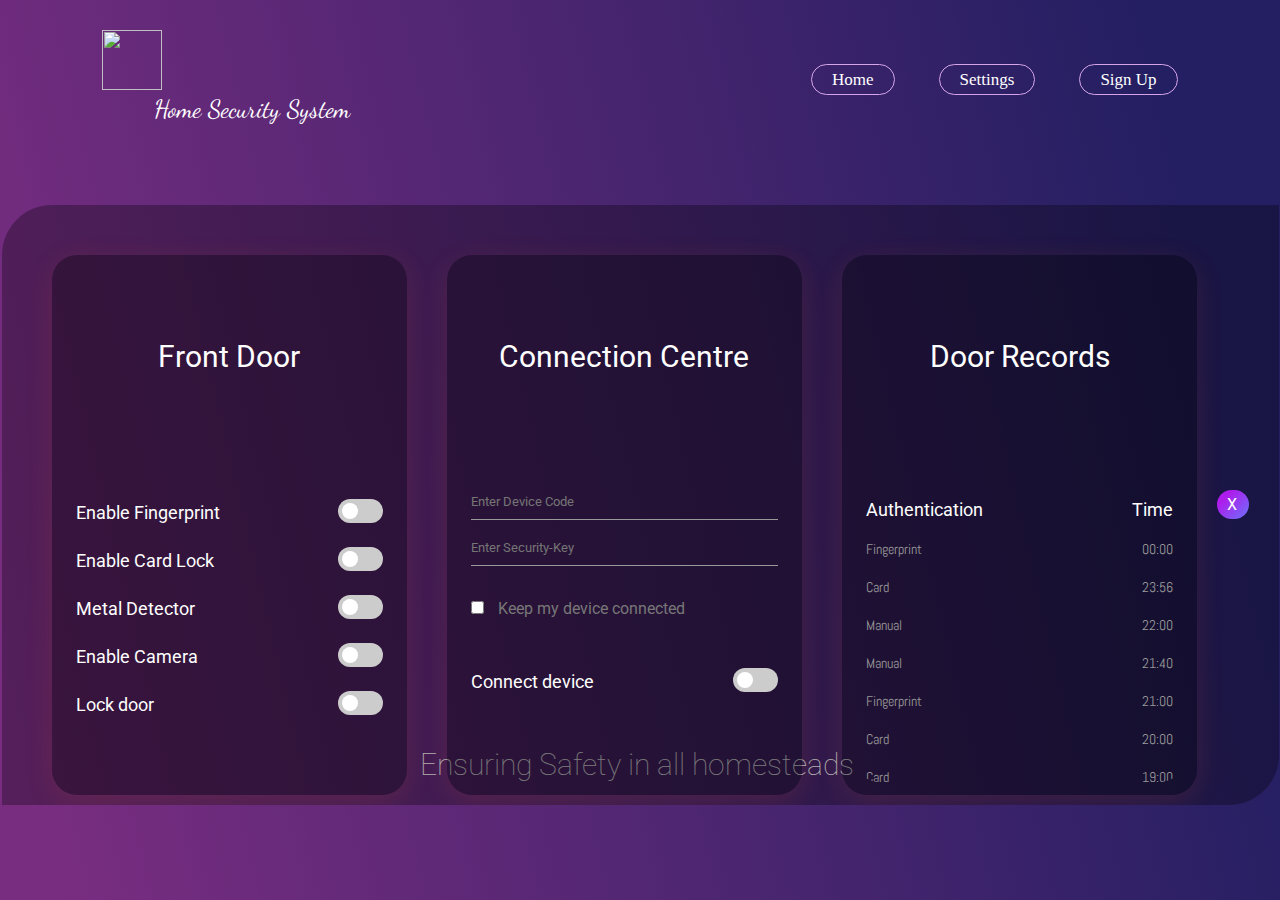
==== settings.html @ 1ec29a07 "Add files via upload" ====
<!DOCTYPE html>
<html>
<head>
	<meta charset="utf-8">
	<title>HOME SECURITY SYSTEM</title>
	<link rel="stylesheet" type="text/css" href="style.css">

</head>
<body>

<section class="sec1" >



<nav id="navbar">
       <div class="logo">
		<img width="60px" height="60px" src="images/robot-2192617__480.webp">
		<p class="logo2"> Home Security System </p>
	   </div>

            <ul>
                <li><a href="index.html">Home</a></li>
                <li><a href="settings.html" class='loginbtn'  onclick="document.getElementById('Settings').style.display='block'"  style="width:auto;">Settings</a></li>
                <li><a href="sign.html" class='loginbtn' onclick="document.getElementById('login-form').style.display='block'"  onclick="hidesetting()" style="width:auto;">Sign Up</a></li>
                
        </nav>

<div class="Home">

<div class="box">
	<img width="800px" height="400px" src="images/col6.jpeg" class="img">
</div>
	<p class="p">Ensuring Safety in all homesteads</p>
</div>


        
        <div id='Settings'class='settings'>
            <div class="settings-box">
               
                <div class="set1">
                	<div class="head">
                		Front Door
                	</div>
                	<div class="controls">

                		<div class="con1">
                			<div class="fing">
                				Enable Fingerprint
                			</div>
                			<div>
                				<label class="switch">
                                   <input type="checkbox">
                                   <span class="slider"></span>
                                 </label>
                			</div>
                		</div>

                		<div class="con1">
                			<div class="fing">
                				Enable Card Lock
                			</div>
                			<div>
                				<label class="switch">
                                   <input type="checkbox">
                                   <span class="slider"></span>
                                 </label>
                			</div>
                		</div>

                		<div class="con1">
                			<div class="fing">
                				Metal Detector
                			</div>
                			<div>
                				<label class="switch">
                                   <input type="checkbox">
                                   <span class="slider"></span>
                                 </label>
                			</div>
                		</div>

                		<div class="con1">
                			<div class="fing">
                				Enable Camera
                			</div>
                			<div>
                				<label class="switch">
                                   <input type="checkbox">
                                   <span class="slider"></span>
                                 </label>
                			</div>
                		</div>

                		<div class="con1">
                			<div class="fing">
                				Lock door
                			</div>
                			<div>
                				<label class="switch">
                                   <input type="checkbox">
                                   <span class="slider"></span>
                                 </label>
                			</div>
                		</div>


                		</div>
                			
                </div>
                		
                <div class="set2">
                	<div class="head">
                		Connection Centre
                	</div>
                	<div class="controls">
                		<form>
                			<input type="text" name="Code" class="input-field" placeholder="Enter Device Code">
                			<input type="number" name="Security-Key" class="input-field" placeholder="Enter Security-Key">
                			<input type="checkbox" name="Verify" class="check-box"> Keep my device connected


                		</form>

                		<div class="con1">
                			<div class="fing">
                				Connect device
                			</div>
                			<div>
                				<label class="switch">
                                   <input type="checkbox">
                                   <span class="slider"></span>
                                 </label>
                			</div>
                		</div>


                		</div>
                </div>

                 <div class="set3">
                	<div class="head">
                		Door Records
                	</div>
                	<div class="controls1">

                		<div class="con1">
                			<div class="record">
                			Authentication
                		</div>
                		<div class="time">
                			Time
                		</div>
                		</div>

                		<div class="con1">
                			<div class="record1">
                			Fingerprint
                		</div>
                		<div class="time1">
                			00:00
                		</div>
                		</div>

                		<div class="con1">
                			<div class="record1">
                			Card
                		</div>
                		<div class="time1">
                			23:56
                		</div>
                		</div>


                		<div class="con1">
                			<div class="record1">
                			Manual
                		</div>
                		<div class="time1">
                			22:00
                		</div>
                		</div>


                		<div class="con1">
                			<div class="record1">
                			Manual
                		</div>
                		<div class="time1">
                			21:40
                		</div>
                		</div>

                		<div class="con1">
                			<div class="record1">
                			Fingerprint
                		</div>
                		<div class="time1">
                			21:00
                		</div>
                		</div>

                		<div class="con1">
                			<div class="record1">
                			Card
                		</div>
                		<div class="time1">
                			20:00
                		</div>
                		</div>

                		<div class="con1">
                			<div class="record1">
                			Card
                		</div>
                		<div class="time1">
                			19:00
                		</div>
                		</div>

                		<div class="con1">
                			<div class="record1">
                			Fingerprint
                		</div>
                		<div class="time1">
                			15:23
                		</div>
                		</div>

                		<div class="con1">
                			<div class="record1">
                			Card
                		</div>
                		<div class="time1">
                			12:30
                		</div>
                		</div>

                		<div class="con1">
                			<div class="record1">
                			Fingerprint
                		</div>
                		<div class="time1">
                			08:00
                		</div>
                		</div>
                		
                		</div>
                </div>

                 <a href="index.html" class='done' id="submit">X</a>
            </div>
        </div>
    
    <script>
        var x=document.getElementById('login');
		var y=document.getElementById('register');
		var z=document.getElementById('btn');
		function register()
		{
			x.style.left='-400px';
			y.style.left='50px';
			z.style.left='110px';
		}
		function login()
		{
			x.style.left='50px';
			y.style.left='450px';
			z.style.left='0px';
		}

	</script>
	<script>
        var modal = document.getElementById('login-form');
        window.onclick = function(event) 
        {
            if (event.target == modal) 
            {
                modal.style.display = "none";
            }

            else {
            	modal.style.display = "";
            }
        }

        var button = document.getElementById("submit");
button.addEventListener("click", function() {

  window.location.href = "index.html";

});



        var modal1 = document.getElementById('Settings');
        window.onclick = function(event) 
        {
            if (event.target == modal1) 
            {
                modal1.style.display = "";
            }
        }

function hidesetting() {
  var div = document.getElementById("Settings");
  div.style.display = "none";
}

function hidesignup() {
  var div = document.getElementById("login-form");
  div.style.display = "none";
}



    </script>


	
</section>
</body>
</html>
---- style.css ----
@import url('https://fonts.googleapis.com/css2?family=Caramel&family=EB+Garamond:wght@500&family=Play&display=swap'); 

@import url('https://fonts.googleapis.com/css2?family=Philosopher:ital@0;1&family=Raleway:ital,wght@0,400;0,700;1,500;1,600&family=Roboto:wght@700;900&display=swap'); 
  
@import url('https://fonts.googleapis.com/css2?family=Raleway&display=swap');

@import url('https://fonts.googleapis.com/css2?family=Alegreya+Sans:ital,wght@1,100&display=swap'); 

@import url('https://fonts.googleapis.com/css2?family=Alegreya+Sans:ital,wght@1,100&display=swap'); 

@import url('https://fonts.googleapis.com/css2?family=Cormorant+Garamond:ital,wght@1,300&display=swap');

@import url('https://fonts.googleapis.com/css2?family=Blinker:wght@600&display=swap');

@import url('https://fonts.googleapis.com/css2?family=Roboto:wght@300&display=swap'); 

@import url('https://fonts.googleapis.com/css2?family=Roboto:wght@100&display=swap');

@import url('https://fonts.googleapis.com/css2?family=Dancing+Script&display=swap');

@import url('https://fonts.googleapis.com/css2?family=Abel&family=Dancing+Script&display=swap');




*{
    margin: 0;
    padding: 0;
    box-sizing: border-box;
    font-family: 'Roboto', sans-serif;
  }

  .Home {
  	position: absolute;
  	color: #fff;
  	align-items: center;
  	justify-content: center;
  	
  }

 .img {
border-radius: 50px 0px 50px 0px;
box-shadow: #ff61241f 0px 7px 29px 0px;
 }

 .p {
 	font-weight: 100;
 	font-size: 30px;
 	margin-left: 20vh;
 }

 .box {
  opacity: 0;
  animation: fade-in-out 8s ease-in-out infinite;
  align-items: center;
  justify-content: center;
  margin-bottom: 10vh;
  margin-top: 15vh;
}

@keyframes fade-in-out {
  0% {
    opacity: 0;
  }
  50% {
    opacity: 1;
  }
  100% {
    opacity: 0;
  }
}


 .cover{
 	position: absolute;
 	width: 800px;
 	height: 400px;
 	background: rgba(0,0,0,0.3);

 }
  
  .sec1{
    width: 100%;
    height: 100vh;
    background: linear-gradient(76.8deg, rgb(121, 45, 129) 3.6%, rgb(36, 31, 98) 90.4%);
    position: relative;
    display: flex;
    align-items: center;
    justify-content: center;
    
  }


  nav{
    width: 100%;
    top: 0;
    left: 0;
    padding: 30px 8%;
    position: absolute;
    display:flex;
    align-items: center;
    justify-content: space-between;
    overflow: hidden;

      } 

nav .logo {
	position: relative;
	border: 0px solid yellow;
	position: relative;
    width: 300px;
    height: 100px;
    align-items: left;
    color: #fff;
    align-items: center;
    justify-items: center;
}

.logo2 {
	font-size: 25px;
	font-family: 'Dancing Script', cursive;
}



  nav li a:hover {
    color: #fff;
    background: #6a3093;
    border-radius: 25px;
    padding: 10px 25px;
    background-color: #6e72fc;
    background-image: linear-gradient(315deg, #6e72fc 0%, #ad1deb 74%);
    z-index: 1;
    transition: 1s;
  }

  nav ul li{
    list-style:none;
    display: inline-block;
    margin-left: 40px;
  }


  nav ul li a {
    text-decoration: none;
    color: #fff;
    font-size: 17px;
    border: 1px solid hsl(283, 61%, 78%);
    padding: 5px 20px;
    border-radius: 25px;
    font-family: 'Noto Serif', serif;
  }


#login-form
{
    display: ;

}
.form-box
{
    width:380px;
	height:480px;
	position:relative;
	margin:2% auto;
	background:rgba(0,0,0,0.3);
	padding:10px;
	border-radius: 50px 0px 50px 0px;
    overflow: hidden;
}

#Settings
{
    display:;

}
.settings-box
{
    width:100%;
	height:600px;
	position:relative;
	margin:2% auto;
	background:rgba(0,0,0,0.3);
	padding:10px;
	border-radius: 50px 0px 50px 0px;
    overflow: hidden;
    margin-top: 15vh;
    display: flex;
    justify-content: space-between;
    padding: 30px;

}
.button-box
{
	width:220px;
	margin:35px auto;
	position:relative;
	box-shadow: 0 0 20px 9px #ff61241f;
	border-radius: 30px;
}
.toggle-btn
{
	padding:10px 30px;
	cursor:pointer;
	background:transparent;
	border:0;
	outline: none;
	position: relative;
	color: #fff;
}
#btn
{
	top: 0;
	left:0;
	position: absolute;
	width: 110px;
	height: 100%;
	background: linear-gradient(315deg, #6e72fc 0%, #ad1deb 74%);
	border-radius: 30px;
	transition: .5s;
}
.input-group-login
{
	top: 150px;
	position:absolute;
	width:280px;
	transition:.5s;
}
.input-group-register
{
    top: 120px;
	position:absolute;
	width:280px;
	transition:.5s;
}
.input-field
{
	width: 100%;
	padding:10px 0;
	margin:5px 0;
	border-left:0;
	border-top:0;
	border-right:0;
	border-bottom: 1px solid #999;
	outline:none;
	background: transparent;
	color: #fff;
}
.submit-btn
{
	width: 85%;
	padding: 10px 30px;
	cursor: pointer;
	display: block;
	margin: auto;
	background: linear-gradient(315deg, #6e72fc 0%, #ad1deb 74%);
	border: 0;
	outline: none;
	border-radius: 30px;
	color: #fff;
}

.done
{
	width: 5%;
	padding: 5px 10px;
	cursor: pointer;
	display: block;
	margin: auto;
	background: linear-gradient(315deg, #6e72fc 0%, #ad1deb 74%);
	border: 0;
	outline: none;
	border-radius: 30px;
	text-decoration: none;
	color: #fff;
}
.check-box
{
	margin: 30px 10px 34px 0;
}
span
{
	color:#777;
	font-size:12px;
	bottom:68px;
	position:absolute;
}
.s1{
	color:#777;
	font-size:12px;
}
#login
{
	left:50px;
}
#login input
{
	color:white;
	font-size:15;
}
#register
{
	left:450px;
}
#register input
{
	color:white;
	font-size: 15;
}

.switch {
  position: relative;
  display: inline-block;
  width: 60px;
  height: 34px;
}

.switch input {
  display: none;
}

.slider {
  position: absolute;
  cursor: pointer;
  top: 0;
  left: 0;
  right: 0;
  bottom: 0;
  background-color: #ccc;
  -webkit-transition: .4s;
  transition: .4s;
  border-radius: 34px;
}

.slider:before {
  position: absolute;
  content: "";
  height: 26px;
  width: 26px;
  left: 4px;
  bottom: 4px;
  background-color: white;
  -webkit-transition: .4s;
  transition: .4s;
  border-radius: 50%;
}

input:checked + .slider {
  background-color: #2196F3;
}

input:checked + .slider:before {
  -webkit-transform: translateX(26px);
  -ms-transform: translateX(26px);
  transform: translateX(26px);
}

.set1{
	justify-content: center;
	align-items: center;
	border: 0px solid red;
	width: 100%;
	height: 60vh;
	margin: 20px;
	border-radius: 25px;
	background: transparent ;
	padding: 12px;
	background: rgba(0,0,0,0.3);
	box-shadow: #ff61241f 0px 7px 29px 0px;
	color: #fff;

}

.set2{
	justify-content: center;
	align-items: center;
	border: 0px solid yellow;
	width: 100%;
	height: 60vh;
	margin: 20px;
	border-radius: 25px;
	background:transparent;
	padding: 12px;
	background: rgba(0,0,0,0.3);
	box-shadow: #ff61241f 0px 7px 29px 0px;
	color: #fff;


}

.set3{
	justify-content: center;
	align-items: center;
	border: 0px solid green; 
	width: 100%;
	height: 60vh;
	margin: 20px;
	border-radius: 25px;
	background: transparent;
	padding: 12px;
	background: rgba(0,0,0,0.3);
	box-shadow: #ff61241f 0px 7px 29px 0px;
	color: #fff;

}


.head {

	width: 100%;
	height: 20vh;
	color: #fff;
	font-family:'Roboto', sans-serif ;
	border: 0px solid orange;
	font-size: 30px;
	font-weight: 1200px;
	align-items: center;
	border-radius: 25px;
	justify-content: center;
	display: flex;
	

}

.controls{
	width: 100%;
	height: 35vh;
	border: 0px solid pink;
	margin-top: 20px;
	border-radius: 25px;
	padding: 12px;
	color: #777;
}

.controls1{
	width: 100%;
	height: 35vh;
	border: 0px solid pink;
	margin-top: 20px;
	border-radius: 25px;
	padding: 12px;
	color: #777;
	overflow: scroll;
}

.con1{
	display: flex;
	justify-content: space-between;
	margin-top: 20px;
	border: 0px solid blue;

}

.fing{
	align-items: center;
	justify-content: center;
	display: flex;
	color: #fff;
	font-size: 18px;
}


.record{
	align-items: center;
	justify-content: center;
	display: flex;
	color: #fff;
	font-size: 18px;
}

.time{
	align-items: center;
	justify-content: center;
	display: flex;
	color: #fff;
	font-size: 18px;
}
.record1{
	align-items: center;
	justify-content: center;
	display: flex;
	color: #999;
	font-size: 14px;
	font-family: 'Abel', sans-serif;
   
}

.time1{
	align-items: center;
	justify-content: center;
	display: flex;
	color: #999;
	font-size: 14px;
	font-family: ;
	font-family: 'Abel', sans-serif;
    
}

.switch {
  position: relative;
  display: inline-block;
  width: 45px;
  height: 24px;
}

.switch input {
  display: none;
}

.slider {
  position: absolute;
  cursor: pointer;
  top: 0;
  left: 0;
  right: 0;
  bottom: 0;
  background-color: #ccc;
  -webkit-transition: .4s;
  transition: .4s;
  border-radius: 34px;
}

.slider:before {
  position: absolute;
  content: "";
  height: 16px;
  width: 16px;
  left: 4px;
  bottom: 4px;
  background-color: white;
  -webkit-transition: .4s;
  transition: .4s;
  border-radius: 50%;
}

input:checked + .slider {
  background:#b380ff;
}

input:checked + .slider:before {
  -webkit-transform: translateX(20px);
  -ms-transform: translateX(20px);
  transform: translateX(20px);
}
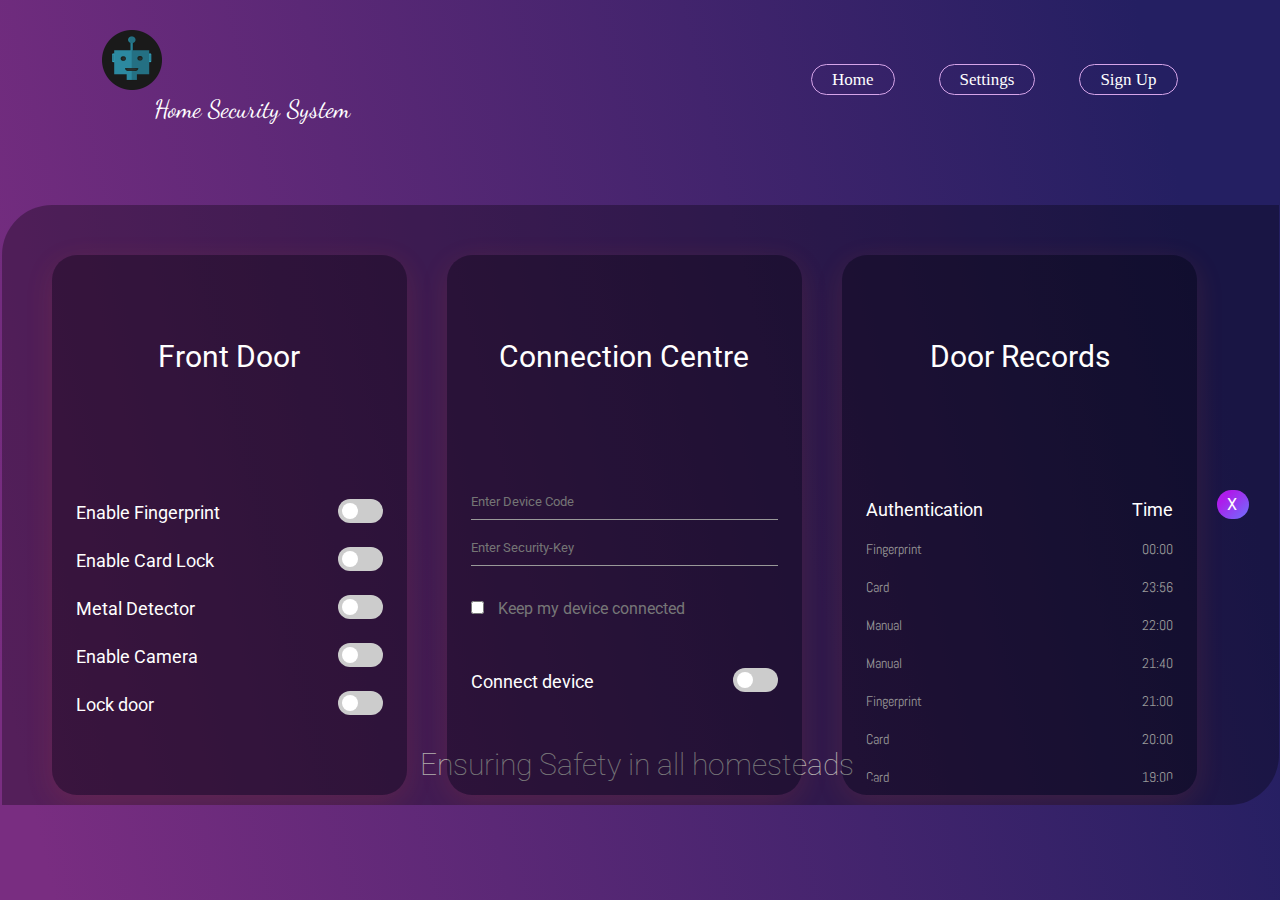
==== commit c2ea217f: "Update settings.html" ====
--- a/settings.html
+++ b/settings.html
@@ -14,7 +14,7 @@
 
 <nav id="navbar">
        <div class="logo">
-		<img width="60px" height="60px" src="images/robot-2192617__480.webp">
+		<img width="60px" height="60px" src="robot-2192617__480.webp">
 		<p class="logo2"> Home Security System </p>
 	   </div>
 
@@ -28,7 +28,7 @@
 <div class="Home">
 
 <div class="box">
-	<img width="800px" height="400px" src="images/col6.jpeg" class="img">
+	<img width="800px" height="400px" src="col6.jpeg" class="img">
 </div>
 	<p class="p">Ensuring Safety in all homesteads</p>
 </div>
@@ -320,4 +320,4 @@
 	
 </section>
 </body>
-</html>+</html>
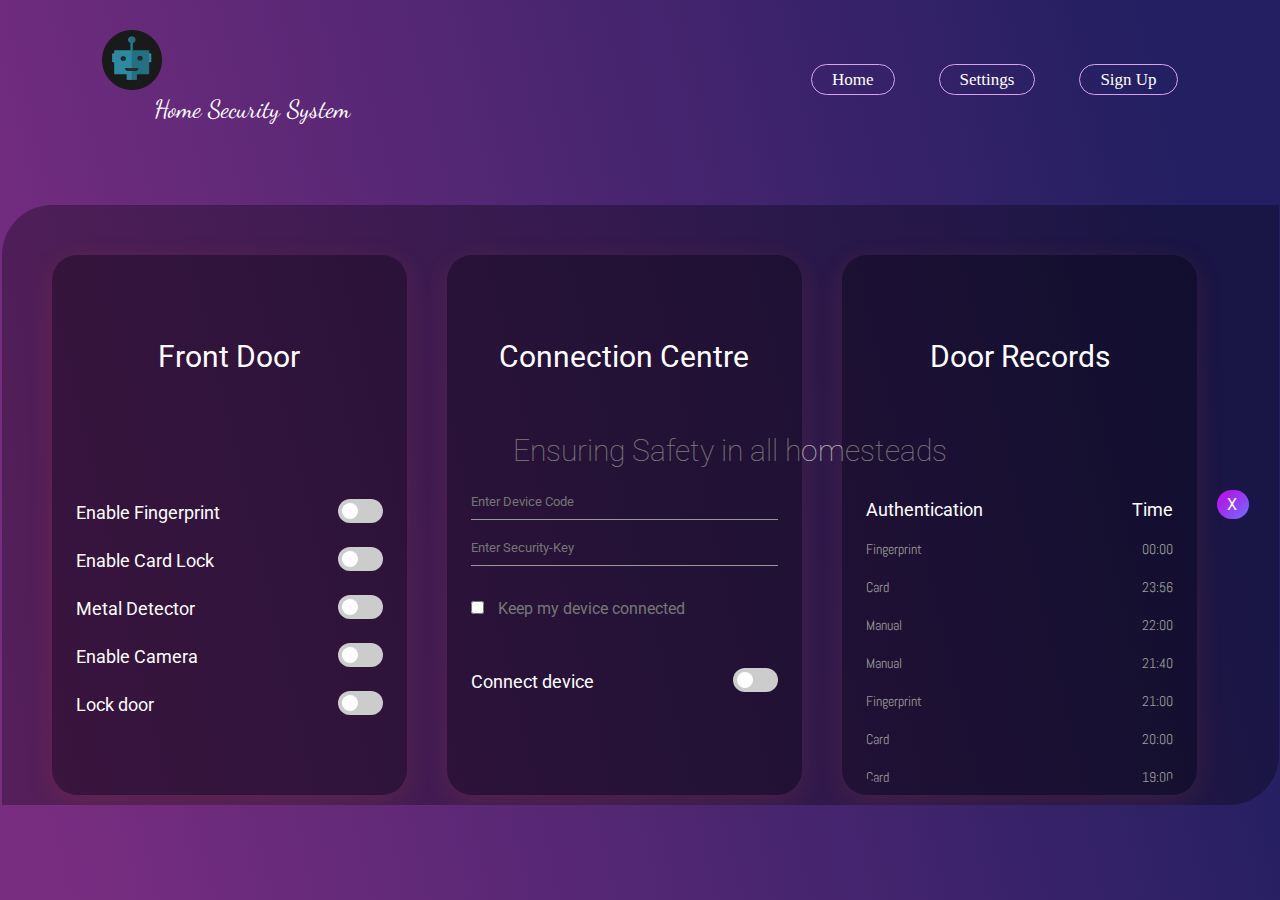
==== commit 78a8cb64: "Update settings.html" ====
--- a/settings.html
+++ b/settings.html
@@ -27,9 +27,7 @@
 
 <div class="Home">
 
-<div class="box">
-	<img width="800px" height="400px" src="col6.jpeg" class="img">
-</div>
+
 	<p class="p">Ensuring Safety in all homesteads</p>
 </div>
 
--- a/style.css
+++ b/style.css
@@ -263,6 +263,24 @@
 	color: #fff;
 }
 
+.close{
+	position: absolute;
+	width: 30px;
+	right: 3vh;
+	
+	top: 3vh;
+	padding: 0px 10px;
+	cursor: pointer;
+	display: block;
+	margin: auto;
+	background: linear-gradient(315deg, #6e72fc 0%, #ad1deb 74%);
+	border: 0;
+	outline: none;
+	border-radius: 30px;
+	text-decoration: none;
+	color: #fff;
+}
+
 .done
 {
 	width: 5%;
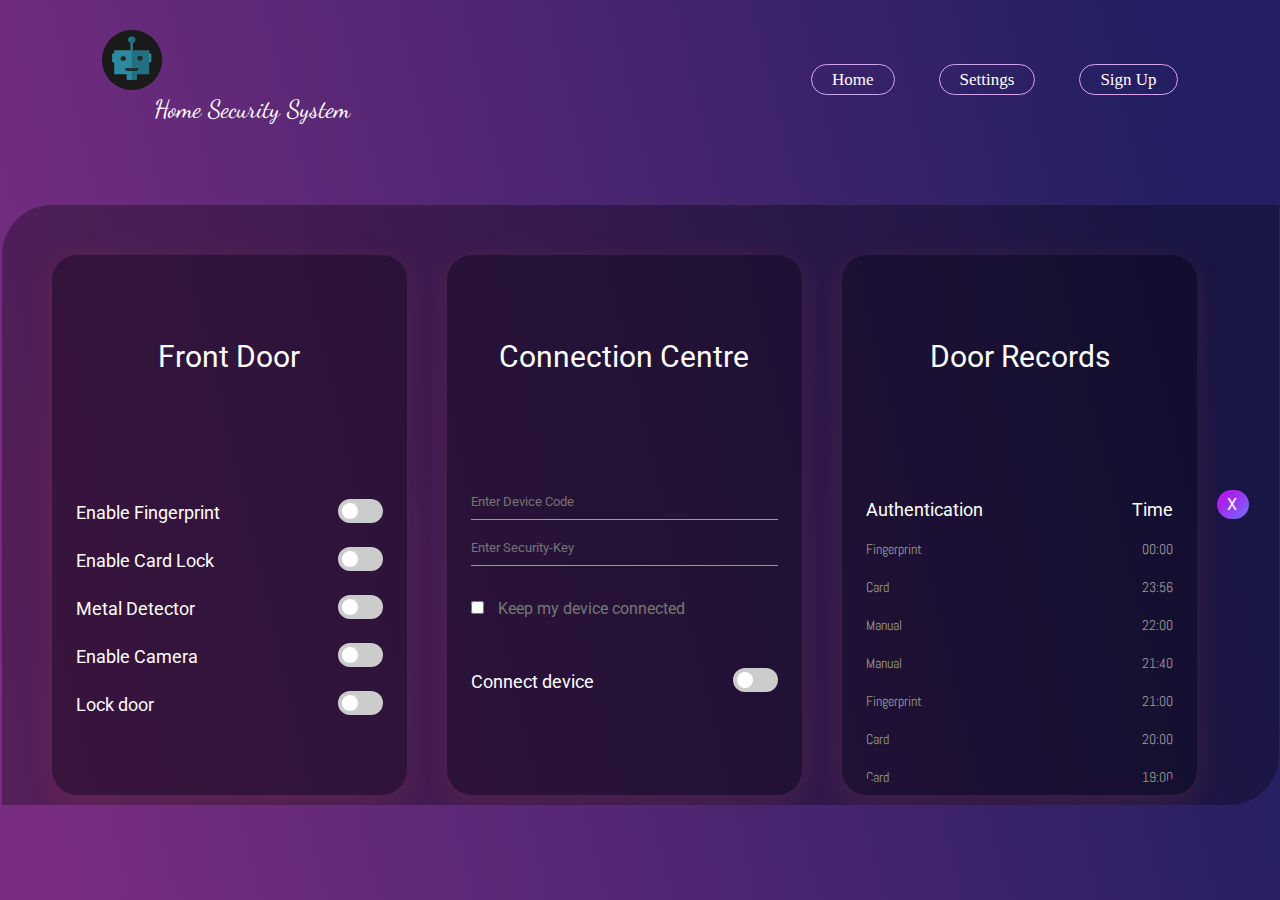
==== commit deaca05c: "Update settings.html" ====
--- a/settings.html
+++ b/settings.html
@@ -25,11 +25,7 @@
                 
         </nav>
 
-<div class="Home">
-
-
-	<p class="p">Ensuring Safety in all homesteads</p>
-</div>
+
 
 
         
